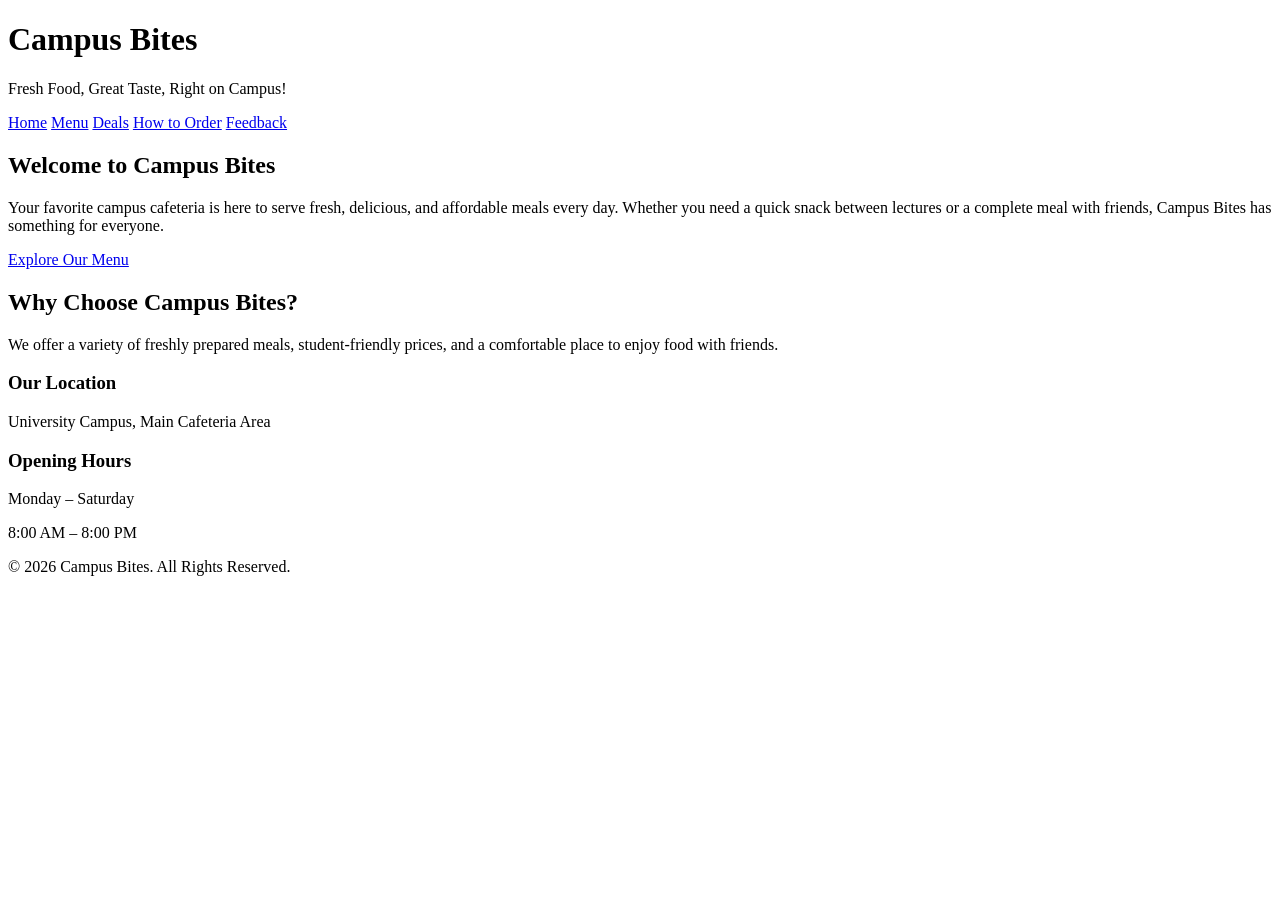
==== campus-cafeteria/src/index.html @ 5b1f587d "Home-page added" ====
<!DOCTYPE html>
<html lang="en">
<head>
    <meta charset="UTF-8">
    <meta name="viewport" content="width=device-width, initial-scale=1.0">
    <title>Campus Bites | Home</title>
    <link rel="stylesheet" href="../styles/style.css">
</head>
<body>

    <header>
        <h1>Campus Bites</h1>
        <p>Fresh Food, Great Taste, Right on Campus!</p>

        <nav>
            <a href="index.html">Home</a>
            <a href="menu.html">Menu</a>
            <a href="deals.html">Deals</a>
            <a href="order.html">How to Order</a>
            <a href="feedback.html">Feedback</a>
        </nav>
    </header>

    <main>
        <section class="hero">
            <h2>Welcome to Campus Bites</h2>
            <p>
                Your favorite campus cafeteria is here to serve fresh,
                delicious, and affordable meals every day.
                Whether you need a quick snack between lectures or a
                complete meal with friends, Campus Bites has something
                for everyone.
            </p>
            <a class="btn" href="menu.html">Explore Our Menu</a>
        </section>

        <section class="about">
            <h2>Why Choose Campus Bites?</h2>
            <p>
                We offer a variety of freshly prepared meals, student-friendly
                prices, and a comfortable place to enjoy food with friends.
            </p>
        </section>

        <section class="info">
            <div>
                <h3>Our Location</h3>
                <p>University Campus, Main Cafeteria Area</p>
            </div>

            <div>
                <h3>Opening Hours</h3>
                <p>Monday – Saturday</p>
                <p>8:00 AM – 8:00 PM</p>
            </div>
        </section>
    </main>

    <footer>
        <p>&copy; 2026 Campus Bites. All Rights Reserved.</p>
    </footer>

</body>
</html>
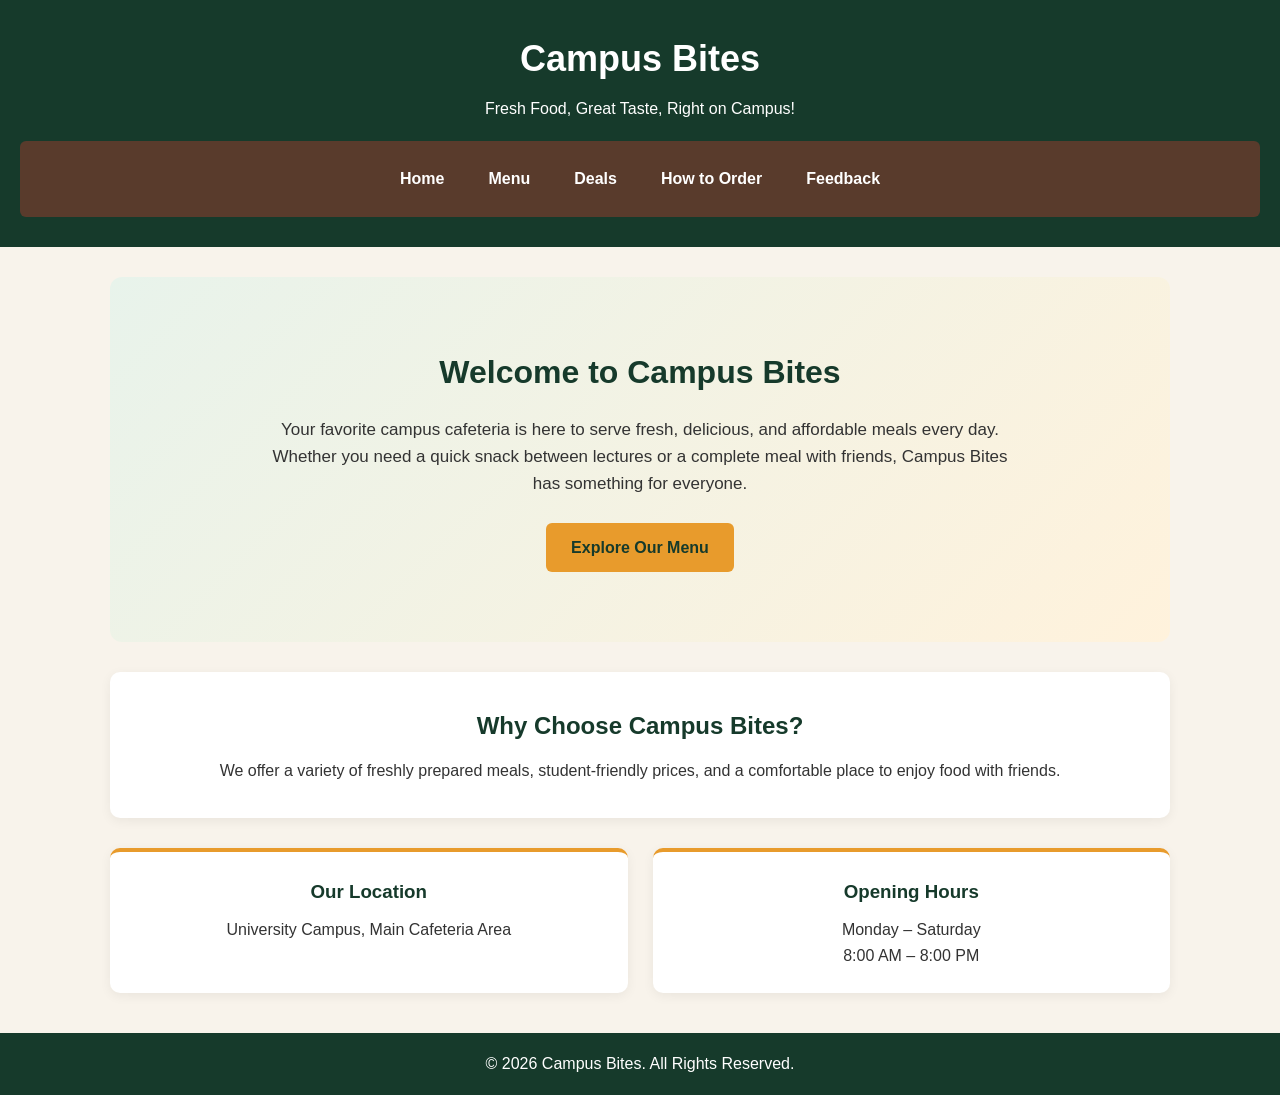
==== commit 4d5956a9: "Finalize release QA updates" ====
--- a/campus-cafeteria/src/index.html
+++ b/campus-cafeteria/src/index.html
@@ -8,7 +8,7 @@
 </head>
 <body>
 
-    <header>
+    <header class="home-header">
         <h1>Campus Bites</h1>
         <p>Fresh Food, Great Taste, Right on Campus!</p>
 
--- a/campus-cafeteria/styles/style.css
+++ b/campus-cafeteria/styles/style.css
@@ -0,0 +1,1116 @@
+
+/* =====================================================
+   CAMPUS BITES — SHARED STYLESHEET
+   Pages: Home, Menu, Deals, Order, Feedback
+   ===================================================== */
+
+
+/* =========================
+   1. GLOBAL BASE STYLES
+   ========================= */
+
+* {
+    margin: 0;
+    padding: 0;
+    box-sizing: border-box;
+}
+
+html {
+    scroll-behavior: smooth;
+}
+
+body {
+    font-family: Arial, Helvetica, sans-serif;
+    background-color: #f8f3eb;
+    color: #333333;
+    line-height: 1.6;
+}
+
+img {
+    max-width: 100%;
+}
+
+a {
+    text-decoration: none;
+}
+
+button,
+input,
+select,
+textarea {
+    font: inherit;
+}
+
+
+/* =====================================================
+   2. HOME, MENU AND ORDER HEADERS
+   ===================================================== */
+
+.home-header,
+.menu-header,
+.order-header {
+    background-color: #163a2b;
+    color: white;
+    text-align: center;
+    padding: 30px 20px;
+}
+
+.home-header h1,
+.menu-header h1,
+.order-header h1 {
+    font-size: 36px;
+    margin-bottom: 8px;
+}
+
+.home-header p {
+    font-size: 16px;
+    margin-bottom: 20px;
+}
+
+.home-header nav,
+.menu-header nav,
+.order-header nav {
+    display: flex;
+    justify-content: center;
+    flex-wrap: wrap;
+    gap: 12px;
+    background-color: #593b2c;
+    padding: 15px;
+    border-radius: 6px;
+}
+
+.home-header nav a,
+.menu-header nav a,
+.order-header nav a {
+    color: white;
+    padding: 10px 16px;
+    border-radius: 5px;
+    font-weight: bold;
+    transition: background-color 0.3s;
+}
+
+.home-header nav a:hover,
+.menu-header nav a:hover,
+.order-header nav a:hover {
+    background-color: #f0a83c;
+    color: #163a2b;
+}
+
+
+/* =====================================================
+   3. HOME PAGE — index.html
+   ===================================================== */
+
+body:has(.about) main {
+    max-width: 1100px;
+    margin: 30px auto;
+    padding: 0 20px;
+}
+
+body:has(.about) .hero {
+    background: linear-gradient(135deg, #e8f3eb, #fff2dc);
+    text-align: center;
+    padding: 70px 30px;
+    border-radius: 12px;
+    margin-bottom: 30px;
+}
+
+body:has(.about) .hero h2 {
+    color: #163a2b;
+    font-size: 32px;
+    margin-bottom: 18px;
+}
+
+body:has(.about) .hero p {
+    max-width: 750px;
+    margin: 0 auto 25px;
+    font-size: 17px;
+}
+
+.btn {
+    display: inline-block;
+    background-color: #e89b2c;
+    color: #163a2b;
+    padding: 12px 25px;
+    border-radius: 6px;
+    font-weight: bold;
+    transition: background-color 0.3s;
+}
+
+.btn:hover {
+    background-color: #d48316;
+}
+
+.about {
+    background-color: white;
+    padding: 35px;
+    border-radius: 10px;
+    text-align: center;
+    margin-bottom: 30px;
+    box-shadow: 0 3px 12px rgba(0, 0, 0, 0.06);
+}
+
+.about h2 {
+    color: #163a2b;
+    margin-bottom: 12px;
+}
+
+.info {
+    display: flex;
+    gap: 25px;
+    margin-bottom: 30px;
+}
+
+.info div {
+    flex: 1;
+    background-color: white;
+    padding: 25px;
+    text-align: center;
+    border-radius: 10px;
+    border-top: 4px solid #e89b2c;
+    box-shadow: 0 3px 12px rgba(0, 0, 0, 0.06);
+}
+
+.info h3 {
+    color: #163a2b;
+    margin-bottom: 10px;
+}
+
+
+/* =====================================================
+   4. MENU PAGE — menu.html
+   ===================================================== */
+
+body:has(.menu-intro) main {
+    max-width: 1100px;
+    margin: 30px auto;
+    padding: 0 20px;
+}
+
+.menu-intro {
+    background-color: white;
+    padding: 35px;
+    border-radius: 10px;
+    text-align: center;
+    margin-bottom: 30px;
+    box-shadow: 0 3px 12px rgba(0, 0, 0, 0.06);
+}
+
+.menu-intro h2 {
+    color: #163a2b;
+    font-size: 32px;
+    margin-bottom: 12px;
+}
+
+.menu-intro p {
+    color: #555555;
+}
+
+.menu-categories {
+    display: grid;
+    grid-template-columns: repeat(2, minmax(0, 1fr));
+    gap: 25px;
+    margin-bottom: 30px;
+}
+
+.menu-category {
+    background-color: white;
+    padding: 25px;
+    border-radius: 10px;
+    border-top: 4px solid #e89b2c;
+    box-shadow: 0 3px 12px rgba(0, 0, 0, 0.06);
+}
+
+.menu-category h3 {
+    color: #163a2b;
+    font-size: 22px;
+    margin-bottom: 15px;
+}
+
+.menu-list {
+    list-style: none;
+}
+
+.menu-list li {
+    display: flex;
+    justify-content: space-between;
+    align-items: center;
+    gap: 12px;
+    padding: 10px 0;
+    border-bottom: 1px dashed #d9d9d9;
+}
+
+.menu-list li:last-child {
+    border-bottom: none;
+}
+
+.item-name {
+    color: #333333;
+}
+
+.item-price {
+    color: #163a2b;
+    font-weight: bold;
+    white-space: nowrap;
+}
+
+.menu-cta {
+    background: linear-gradient(135deg, #e8f3eb, #fff2dc);
+    text-align: center;
+    padding: 40px 30px;
+    border-radius: 12px;
+}
+
+.menu-cta p {
+    color: #163a2b;
+    font-size: 17px;
+    margin-bottom: 20px;
+}
+
+
+/* =====================================================
+   5. DEALS PAGE — deals.html
+   ===================================================== */
+
+body:has(.deals-grid) .container {
+    width: 90%;
+    max-width: 1150px;
+    margin-left: auto;
+    margin-right: auto;
+}
+
+/* Deals Header */
+
+.header {
+    background-color: #ffffff;
+    border-bottom: 1px solid #e8e5df;
+    position: sticky;
+    top: 0;
+    z-index: 100;
+    box-shadow: 0 3px 20px rgba(0, 0, 0, 0.04);
+}
+
+.navbar {
+    min-height: 85px;
+    display: flex;
+    justify-content: space-between;
+    align-items: center;
+    gap: 25px;
+}
+
+.logo {
+    font-size: 29px;
+    font-weight: 800;
+    letter-spacing: -1px;
+    color: #26352b;
+}
+
+.logo span {
+    color: #e58b36;
+}
+
+.nav-links {
+    display: flex;
+    align-items: center;
+    gap: 25px;
+    list-style: none;
+}
+
+.nav-links a {
+    color: #555555;
+    font-size: 14px;
+    font-weight: 600;
+    transition: color 0.3s;
+}
+
+.nav-links a:hover,
+.nav-links a.active {
+    color: #e58b36;
+}
+
+/* Deals Hero */
+
+body:has(.deals-grid) .hero {
+    position: relative;
+    overflow: hidden;
+    background:
+        radial-gradient(circle at 85% 20%,
+        rgba(229, 139, 54, 0.23), transparent 30%),
+        linear-gradient(130deg, #1c3025, #344d38);
+    color: #ffffff;
+    text-align: center;
+    padding: 120px 0;
+}
+
+body:has(.deals-grid) .hero::before {
+    content: "✦";
+    position: absolute;
+    right: 10%;
+    top: 10%;
+    font-size: 150px;
+    color: rgba(255, 255, 255, 0.05);
+}
+
+.hero-label {
+    display: inline-block;
+    color: #f2b36f;
+    font-size: 13px;
+    font-weight: bold;
+    letter-spacing: 3px;
+    margin-bottom: 20px;
+}
+
+body:has(.deals-grid) .hero h1 {
+    font-size: clamp(38px, 5vw, 65px);
+    font-weight: 800;
+    line-height: 1.2;
+    letter-spacing: -2px;
+    margin-bottom: 25px;
+}
+
+body:has(.deals-grid) .hero h1 span {
+    color: #f2b36f;
+}
+
+.hero-description {
+    max-width: 650px;
+    margin: 0 auto 30px;
+    color: #dddddd;
+    font-size: 17px;
+    line-height: 1.9;
+}
+
+.button {
+    display: inline-block;
+    background-color: #ee9c4b;
+    color: #263a2e;
+    padding: 15px 30px;
+    border-radius: 30px;
+    font-weight: bold;
+    box-shadow: 0 7px 20px rgba(229, 139, 54, 0.2);
+    transition: background-color 0.3s, transform 0.3s;
+}
+
+.button:hover {
+    background-color: #ffc078;
+    transform: translateY(-2px);
+}
+
+/* Deals Sections */
+
+.section {
+    padding-top: 75px;
+    padding-bottom: 75px;
+}
+
+.section-heading {
+    text-align: center;
+    margin-bottom: 45px;
+}
+
+.section-label {
+    color: #e58b36;
+    font-size: 11px;
+    font-weight: bold;
+    letter-spacing: 3px;
+    margin-bottom: 10px;
+}
+
+.section-heading h2 {
+    font-size: 38px;
+    letter-spacing: -1px;
+    font-weight: 800;
+    color: #263a2e;
+    margin-bottom: 12px;
+}
+
+.section-heading p {
+    color: #777777;
+    line-height: 1.8;
+}
+
+/* Daily Special */
+
+.daily-card {
+    position: relative;
+    overflow: hidden;
+    max-width: 750px;
+    margin: 0 auto;
+    padding: 45px;
+    background: linear-gradient(120deg, #ffffff 65%, #fff1df);
+    border: 1px solid #f0e4d5;
+    border-radius: 20px;
+    box-shadow: 0 12px 35px rgba(38, 58, 46, 0.07);
+}
+
+.daily-card::after {
+    content: "🍔";
+    position: absolute;
+    right: 35px;
+    top: 40px;
+    font-size: 85px;
+    opacity: 0.13;
+}
+
+.daily-content h3 {
+    font-size: 32px;
+    color: #263a2e;
+    margin: 15px 0;
+}
+
+.daily-content p {
+    color: #666666;
+}
+
+.deal-tag {
+    display: inline-block;
+    background-color: #fff0dc;
+    color: #b76b25;
+    border: 1px solid #f5dfc3;
+    padding: 7px 13px;
+    border-radius: 20px;
+    font-size: 10px;
+    font-weight: bold;
+    letter-spacing: 1px;
+}
+
+/* Deal Cards */
+
+.deals-section {
+    background-color: #f0eee6;
+}
+
+.deals-grid {
+    display: grid;
+    grid-template-columns: repeat(3, minmax(0, 1fr));
+    gap: 28px;
+}
+
+.deal-card {
+    position: relative;
+    background-color: #ffffff;
+    padding: 32px;
+    border: 1px solid #e9e2d7;
+    border-radius: 18px;
+    box-shadow: 0 7px 22px rgba(38, 58, 46, 0.045);
+    transition: transform 0.3s, box-shadow 0.3s;
+}
+
+.deal-card:hover {
+    transform: translateY(-7px);
+    border-color: #e8ad70;
+    box-shadow: 0 18px 35px rgba(38, 58, 46, 0.11);
+}
+
+.deal-number {
+    color: #f2eee5;
+    font-size: 48px;
+    font-weight: bold;
+    line-height: 1;
+    margin-bottom: 20px;
+}
+
+.deal-card h3 {
+    color: #263a2e;
+    font-size: 25px;
+    margin: 15px 0;
+}
+
+.deal-card p {
+    color: #777777;
+    line-height: 1.8;
+    font-size: 14px;
+    margin-bottom: 15px;
+}
+
+.deal-items {
+    list-style: none;
+    margin: 20px 0;
+}
+
+.deal-items li {
+    padding: 11px 0;
+    font-size: 14px;
+    border-bottom: 1px dashed #e9e5dc;
+    color: #555555;
+}
+
+.deal-items li::before {
+    content: "✓ ";
+    color: #d9893b;
+    font-weight: bold;
+}
+
+.price {
+    font-size: 34px;
+    font-weight: 800;
+    color: #263a2e;
+    letter-spacing: -1px;
+    margin-top: 25px;
+}
+
+.price span {
+    color: #d9873b;
+    font-size: 13px;
+    letter-spacing: 1px;
+}
+
+/* Order Banner */
+
+.order-banner {
+    background:
+        radial-gradient(circle at 90% 10%,
+        rgba(238, 156, 75, 0.2), transparent 30%),
+        #263a2e;
+    color: #ffffff;
+    text-align: center;
+    padding: 85px 20px;
+}
+
+.order-banner h2 {
+    font-size: 38px;
+    letter-spacing: -1px;
+    margin-bottom: 15px;
+}
+
+.order-banner p {
+    color: #dddddd;
+    margin-bottom: 25px;
+}
+
+/* Deals Footer */
+
+.footer {
+    background-color: #192a20;
+    text-align: center;
+    padding: 55px 20px;
+    border-top: none;
+}
+
+.footer .logo {
+    color: #ffffff;
+}
+
+.footer p {
+    color: #c2c9c1;
+    margin-top: 10px;
+}
+
+.copyright {
+    font-size: 13px;
+    margin-top: 25px;
+}
+
+
+/* =====================================================
+   6. ORDER PAGE — order.html
+   ===================================================== */
+
+body:has(.contact-section) .container {
+    width: 90%;
+    max-width: 1100px;
+    margin: 35px auto;
+}
+
+.intro {
+    text-align: center;
+    margin-bottom: 30px;
+}
+
+.intro h2 {
+    color: #593b2c;
+    margin-bottom: 10px;
+    font-size: 30px;
+}
+
+.intro p {
+    color: #555555;
+}
+
+.contact-section {
+    display: flex;
+    gap: 25px;
+    align-items: flex-start;
+}
+
+.contact-info,
+.order-form {
+    background-color: #ffffff;
+    padding: 25px;
+    border-radius: 10px;
+    flex: 1;
+    min-width: 0;
+    box-shadow: 0 2px 8px rgba(0, 0, 0, 0.1);
+}
+
+.contact-info h2,
+.order-form h2 {
+    color: #593b2c;
+    margin-bottom: 15px;
+}
+
+.contact-info h3 {
+    margin-top: 20px;
+    color: #79543c;
+}
+
+.contact-info p {
+    margin-bottom: 10px;
+}
+
+/* Order Form */
+
+.order-form form {
+    display: flex;
+    flex-direction: column;
+    gap: 8px;
+}
+
+.order-form form label {
+    display: block;
+    margin-top: 12px;
+    font-weight: bold;
+}
+
+.order-form form input,
+.order-form form select,
+.order-form form textarea {
+    width: 100%;
+    padding: 11px;
+    border: 1px solid #cccccc;
+    border-radius: 5px;
+    background-color: #ffffff;
+}
+
+.order-form form textarea {
+    min-height: 100px;
+    resize: vertical;
+}
+
+.order-form form button {
+    margin-top: 15px;
+    padding: 12px 20px;
+    background-color: #593b2c;
+    color: white;
+    border: none;
+    border-radius: 5px;
+    cursor: pointer;
+    font-weight: bold;
+}
+
+.order-form form button:hover {
+    background-color: #79543c;
+}
+
+
+/* =====================================================
+   7. FEEDBACK PAGE — feedback.html
+   ===================================================== */
+
+.fb-header {
+    background-color: #6b3525;
+    color: white;
+    padding: 20px 40px;
+    display: flex;
+    justify-content: space-between;
+    align-items: center;
+    flex-wrap: wrap;
+    gap: 15px;
+}
+
+.fb-header h1 {
+    margin: 0;
+    font-size: 30px;
+}
+
+.fb-header nav {
+    display: flex;
+    justify-content: center;
+    flex-wrap: wrap;
+    gap: 10px;
+}
+
+.fb-header nav a {
+    color: white;
+    padding: 8px 12px;
+    border-radius: 5px;
+    font-size: 15px;
+    transition: background-color 0.3s;
+}
+
+.fb-header nav a:hover {
+    color: #ffffff;
+    background-color: #8b4a35;
+}
+
+.fb-container {
+    max-width: 1000px;
+    margin: 40px auto;
+    padding: 20px;
+}
+
+.fb-intro {
+    text-align: center;
+    margin-bottom: 40px;
+}
+
+.fb-intro h2 {
+    color: #6b3525;
+    font-size: 30px;
+    margin-bottom: 12px;
+}
+
+.fb-intro p {
+    font-size: 17px;
+    line-height: 1.6;
+    color: #555555;
+}
+
+.fb-content {
+    display: flex;
+    gap: 30px;
+    align-items: stretch;
+}
+
+.fb-contact,
+.fb-form {
+    background-color: #ffffff;
+    padding: 25px;
+    border-radius: 10px;
+    box-shadow: 0 3px 10px rgba(0, 0, 0, 0.1);
+    flex: 1;
+    min-width: 0;
+}
+
+.fb-contact h2,
+.fb-form h2 {
+    color: #6b3525;
+    margin-top: 0;
+    margin-bottom: 15px;
+}
+
+.fb-contact p {
+    line-height: 1.8;
+    margin-bottom: 8px;
+}
+
+/* Feedback Form */
+
+.fb-form form {
+    display: flex;
+    flex-direction: column;
+    gap: 8px;
+}
+
+.fb-form form label {
+    display: block;
+    margin-top: 12px;
+    margin-bottom: 5px;
+    font-weight: bold;
+}
+
+.fb-form form input,
+.fb-form form textarea {
+    width: 100%;
+    padding: 12px;
+    border: 1px solid #cccccc;
+    border-radius: 5px;
+    font-family: Arial, sans-serif;
+    background-color: #ffffff;
+}
+
+.fb-form form textarea {
+    min-height: 120px;
+    resize: vertical;
+}
+
+.fb-form form button {
+    margin-top: 15px;
+    padding: 12px 25px;
+    background-color: #6b3525;
+    color: white;
+    border: none;
+    border-radius: 5px;
+    cursor: pointer;
+    font-size: 16px;
+    font-weight: bold;
+}
+
+.fb-form form button:hover {
+    background-color: #8b4a35;
+}
+
+.fb-footer {
+    background-color: #6b3525;
+    color: white;
+    text-align: center;
+    padding: 15px;
+    margin-top: 40px;
+}
+
+
+/* =====================================================
+   8. FOOTERS — HOME, MENU AND ORDER
+   ===================================================== */
+
+footer:not(.fb-footer):not(.footer) {
+    background-color: #163a2b;
+    color: white;
+    text-align: center;
+    padding: 18px;
+    margin-top: 40px;
+}
+
+
+/* =====================================================
+   9. RESPONSIVE DESIGN
+   ===================================================== */
+
+/* Tablets */
+
+@media (max-width: 900px) {
+
+    .deals-grid {
+        grid-template-columns: repeat(2, minmax(0, 1fr));
+    }
+
+    .navbar {
+        flex-direction: column;
+        justify-content: center;
+        padding: 20px 0;
+    }
+
+    .nav-links {
+        flex-wrap: wrap;
+        justify-content: center;
+    }
+
+    body:has(.deals-grid) .hero h1 {
+        font-size: 40px;
+    }
+}
+
+
+/* Mobile Devices */
+
+@media (max-width: 768px) {
+
+    /* Home, Menu and Order Headers */
+
+    .home-header h1,
+    .menu-header h1,
+    .order-header h1 {
+        font-size: 28px;
+    }
+
+    .home-header nav,
+    .menu-header nav,
+    .order-header nav {
+        gap: 5px;
+    }
+
+    .home-header nav a,
+    .menu-header nav a,
+    .order-header nav a {
+        padding: 8px 10px;
+    }
+
+    /* Home */
+
+    body:has(.about) .hero {
+        padding: 45px 20px;
+    }
+
+    body:has(.about) .hero h2 {
+        font-size: 25px;
+    }
+
+    .info {
+        flex-direction: column;
+    }
+
+    .about {
+        padding: 25px 18px;
+    }
+
+    /* Menu */
+
+    .menu-intro h2 {
+        font-size: 25px;
+    }
+
+    .menu-categories {
+        grid-template-columns: 1fr;
+    }
+
+    /* Order */
+
+    .contact-section {
+        flex-direction: column;
+    }
+
+    body:has(.contact-section) .container {
+        width: 92%;
+    }
+
+    .contact-info,
+    .order-form {
+        width: 100%;
+    }
+
+    /* Feedback */
+
+    .fb-header {
+        flex-direction: column;
+        text-align: center;
+        padding: 20px;
+    }
+
+    .fb-header nav {
+        justify-content: center;
+    }
+
+    .fb-content {
+        flex-direction: column;
+    }
+
+    .fb-container {
+        margin: 20px auto;
+    }
+
+    /* Deals */
+
+    .section {
+        padding-top: 50px;
+        padding-bottom: 50px;
+    }
+
+    .section-heading h2 {
+        font-size: 30px;
+    }
+
+    body:has(.deals-grid) .hero {
+        padding: 80px 20px;
+    }
+
+    body:has(.deals-grid) .hero h1 {
+        font-size: 32px;
+        letter-spacing: -1px;
+    }
+
+    .daily-card {
+        padding: 28px;
+    }
+
+    .daily-card::after {
+        font-size: 55px;
+        right: 15px;
+        top: 20px;
+    }
+
+    .daily-content h3 {
+        font-size: 24px;
+        max-width: 75%;
+    }
+
+    .deal-card {
+        padding: 28px;
+    }
+
+    .order-banner h2 {
+        font-size: 28px;
+    }
+}
+
+
+/* Small Mobile Devices */
+
+@media (max-width: 480px) {
+
+    /* Home */
+
+    .home-header,
+    .menu-header,
+    .order-header {
+        padding: 22px 12px;
+    }
+
+    body:has(.about) .hero p {
+        font-size: 15px;
+    }
+
+    body:has(.about) main,
+    body:has(.menu-intro) main {
+        padding: 0 14px;
+    }
+
+    /* Menu */
+
+    .menu-intro {
+        padding: 25px 18px;
+    }
+
+    .menu-category {
+        padding: 20px 16px;
+    }
+
+    .menu-cta {
+        padding: 30px 18px;
+    }
+
+    .menu-list li {
+        font-size: 14px;
+    }
+
+    /* Order */
+
+    body:has(.contact-section) .container {
+        width: 94%;
+    }
+
+    .contact-info,
+    .order-form {
+        padding: 20px;
+    }
+
+    /* Feedback */
+
+    .fb-container {
+        padding: 14px;
+    }
+
+    .fb-contact,
+    .fb-form {
+        padding: 20px;
+    }
+
+    .fb-intro h2 {
+        font-size: 25px;
+    }
+
+    /* Deals */
+
+    body:has(.deals-grid) .container {
+        width: 92%;
+    }
+
+    .deals-grid {
+        grid-template-columns: 1fr;
+    }
+
+    .daily-card {
+        padding: 22px;
+    }
+
+    .daily-content h3 {
+        font-size: 22px;
+    }
+
+    .deal-card {
+        padding: 23px;
+    }
+
+    .section-heading h2 {
+        font-size: 26px;
+    }
+}
